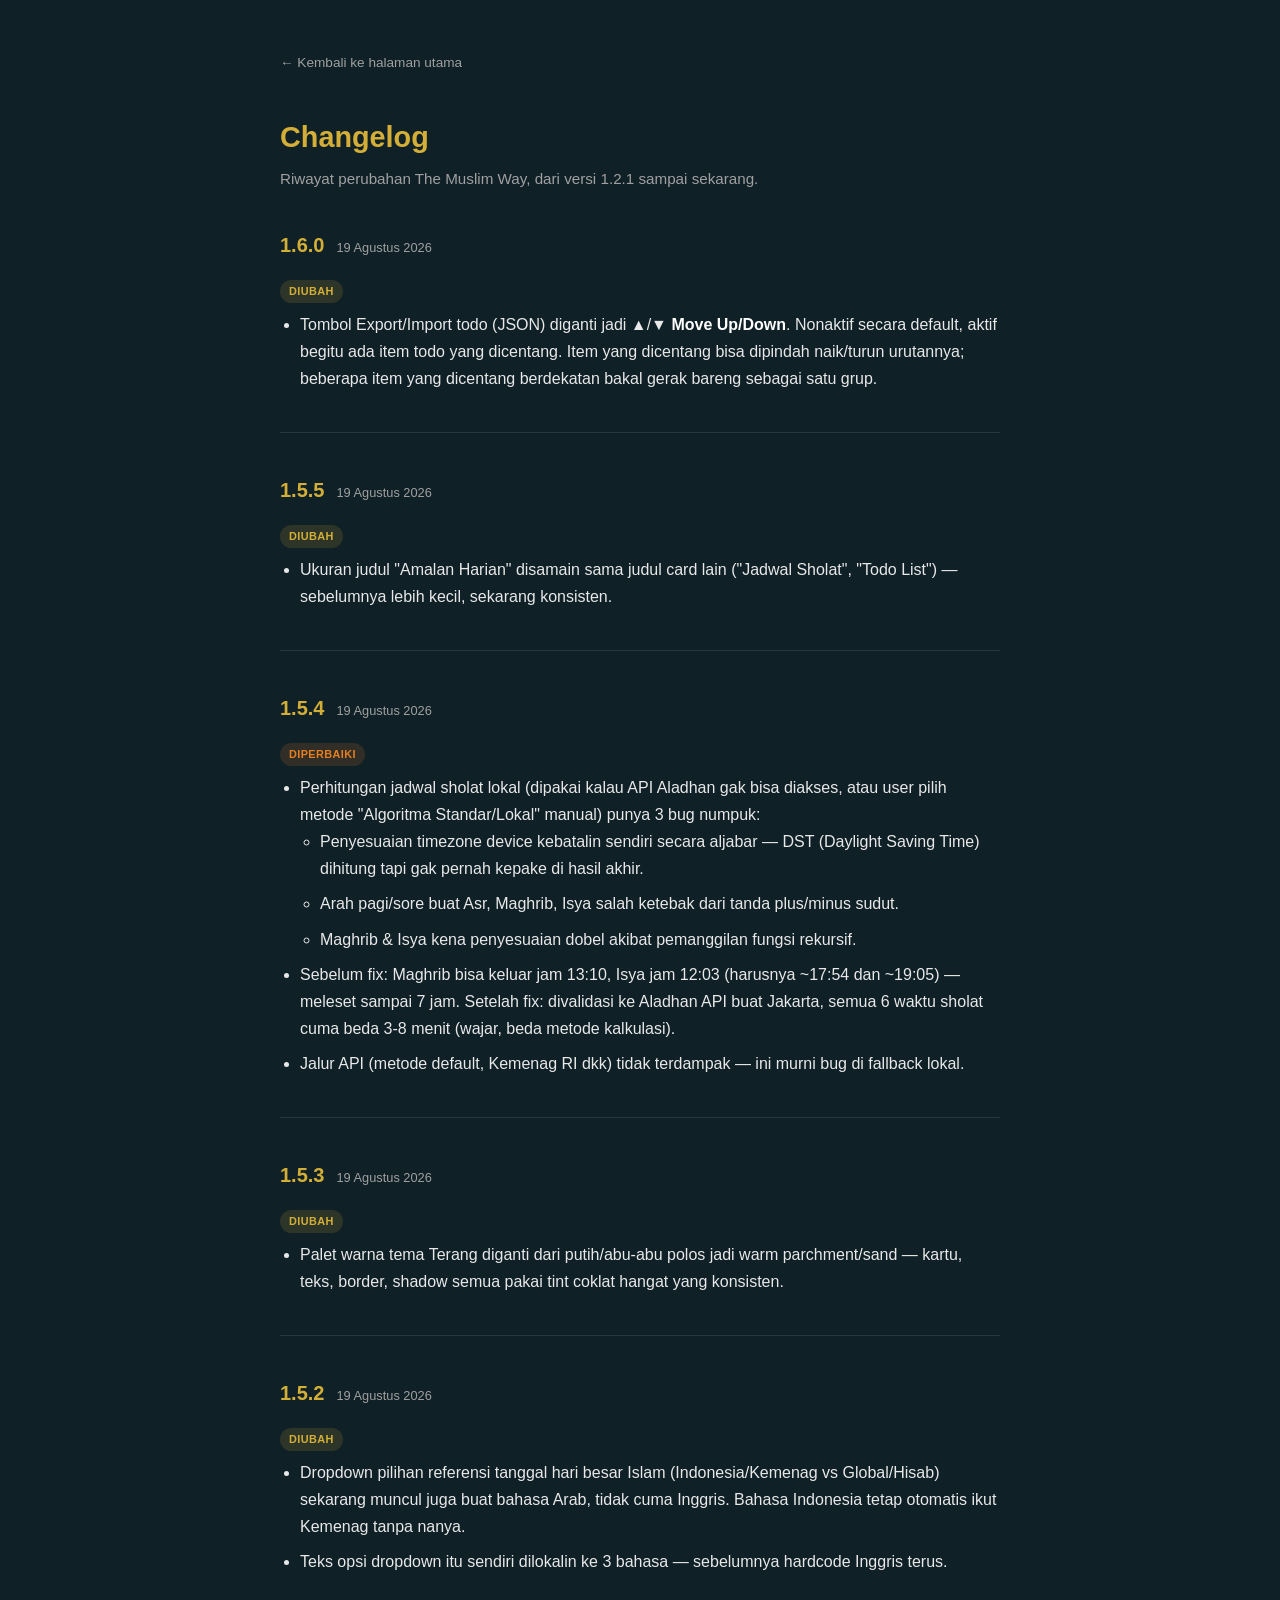
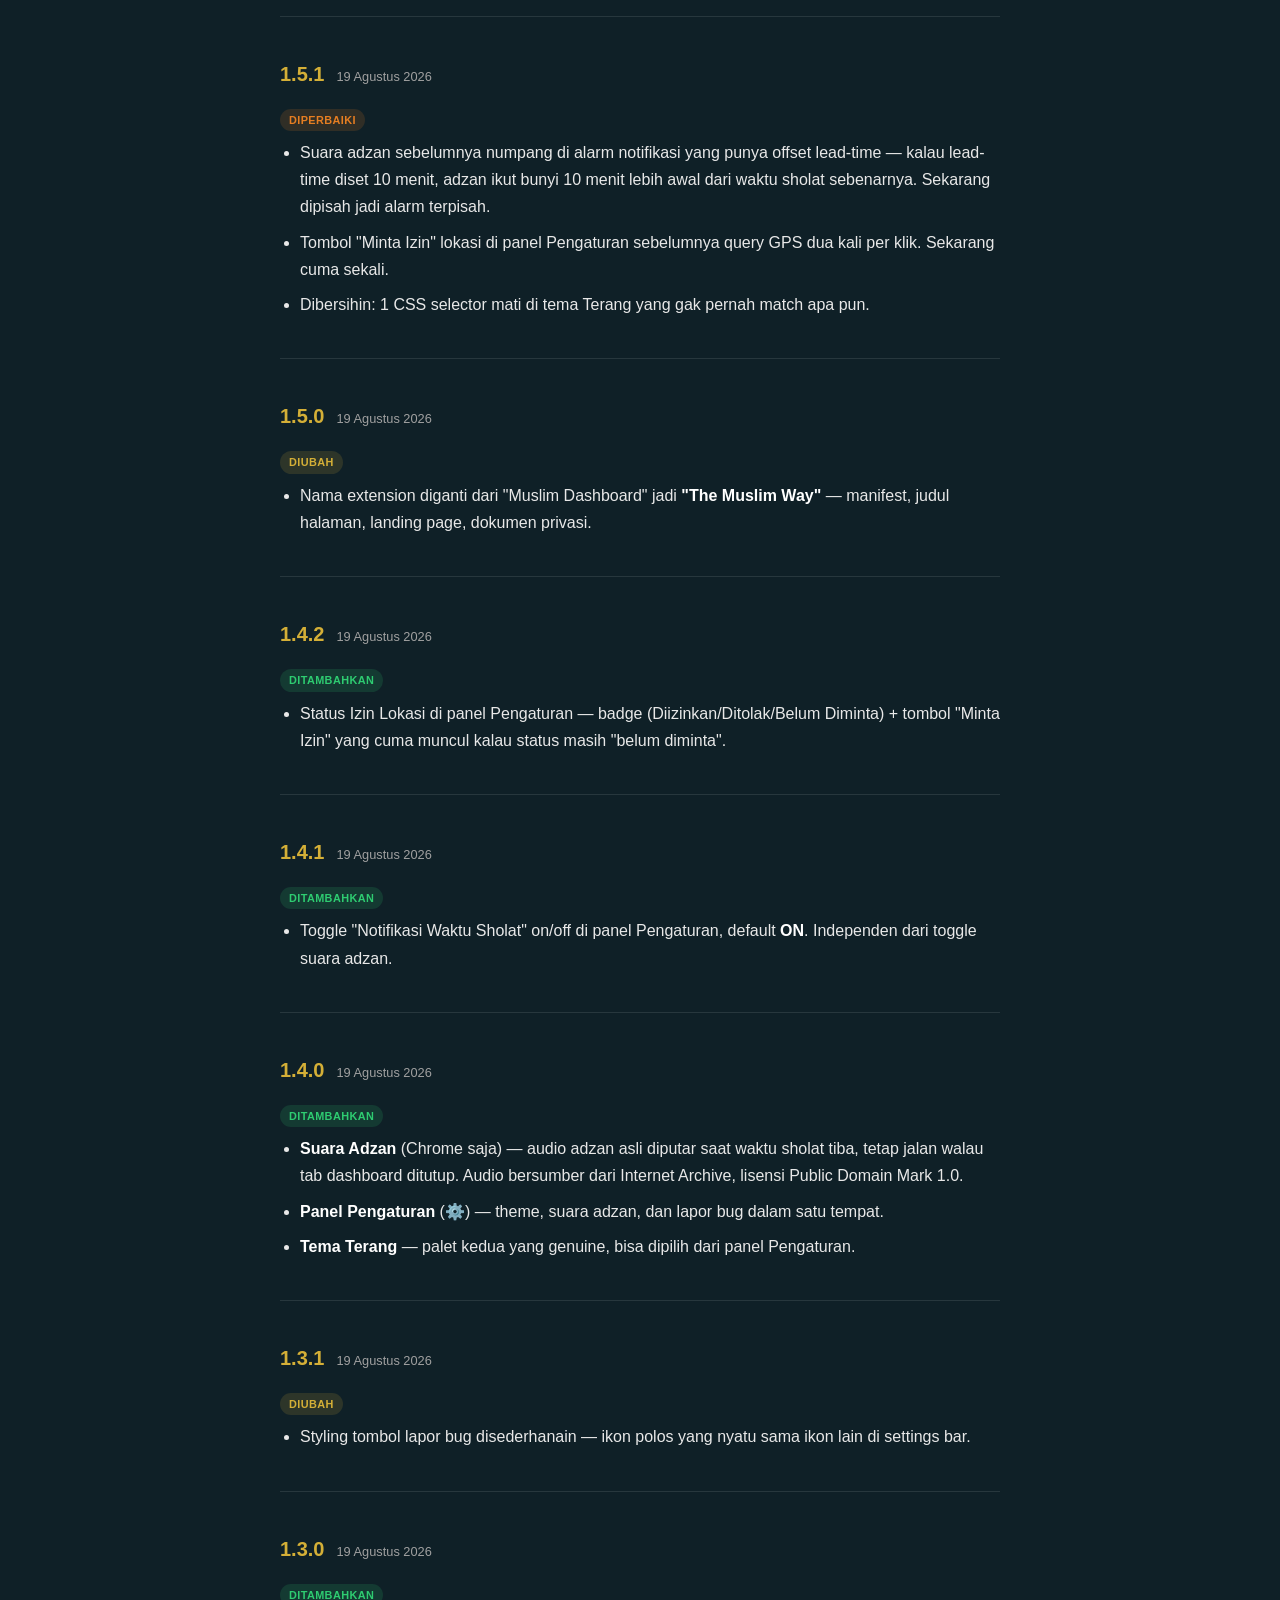
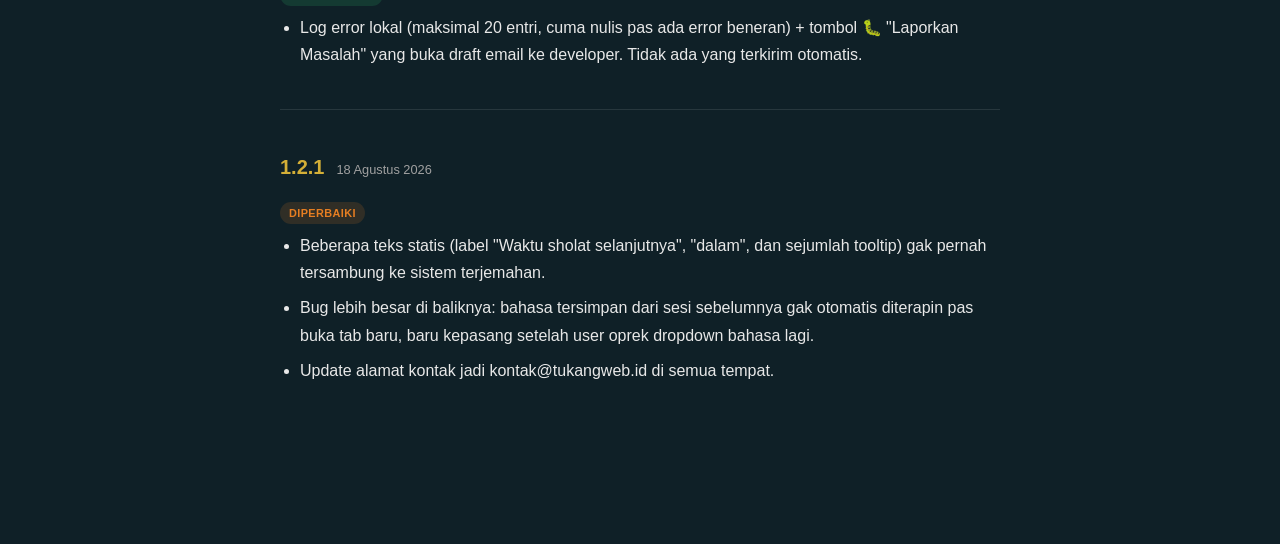
==== changelog.html @ 8fe22816 "Add public changelog page, linked from the landing page changelog.html mirrors privacy.html's theme/" ====
<!DOCTYPE html>
<html lang="id">
<head>
<meta charset="UTF-8">
<meta name="viewport" content="width=device-width, initial-scale=1.0">
<title>Changelog - The Muslim Way</title>
<style>
  :root {
    --primary: #1a5f3f;
    --accent: #d4af37;
    --bg: #0f2027;
    --card: #17242b;
    --text: #e8e8e8;
    --muted: #a0a0a0;
    --border: rgba(255,255,255,0.1);
    --added: #2ecc71;
    --changed: #d4af37;
    --fixed: #e67e22;
  }
  * { box-sizing: border-box; }
  body {
    margin: 0;
    font-family: -apple-system, 'Segoe UI', Roboto, sans-serif;
    background: var(--bg);
    color: var(--text);
    line-height: 1.7;
  }
  .wrap {
    max-width: 760px;
    margin: 0 auto;
    padding: 48px 20px 80px;
  }
  .back-link {
    display: inline-block;
    color: var(--muted);
    text-decoration: none;
    font-size: 0.85rem;
    margin-bottom: 20px;
  }
  .back-link:hover { color: var(--accent); }
  h1 {
    color: var(--accent);
    font-size: 1.8rem;
    margin-bottom: 4px;
  }
  .subtitle {
    color: var(--muted);
    font-size: 0.95rem;
    margin-bottom: 36px;
  }
  .version-block {
    margin-bottom: 40px;
    padding-bottom: 32px;
    border-bottom: 1px solid var(--border);
  }
  .version-block:last-child {
    border-bottom: none;
  }
  .version-head {
    display: flex;
    align-items: baseline;
    gap: 12px;
    flex-wrap: wrap;
    margin-bottom: 14px;
  }
  .version-num {
    color: var(--accent);
    font-size: 1.25rem;
    font-weight: 700;
  }
  .version-date {
    color: var(--muted);
    font-size: 0.8rem;
  }
  .tag {
    display: inline-block;
    font-size: 0.68rem;
    font-weight: 700;
    letter-spacing: 0.4px;
    text-transform: uppercase;
    padding: 2px 9px;
    border-radius: 999px;
    margin-bottom: 8px;
  }
  .tag-added { background: rgba(46,204,113,0.15); color: var(--added); }
  .tag-changed { background: rgba(212,175,55,0.15); color: var(--changed); }
  .tag-fixed { background: rgba(230,126,34,0.15); color: var(--fixed); }
  .entry { margin-bottom: 20px; }
  .entry:last-child { margin-bottom: 0; }
  ul { padding-left: 20px; margin: 0; }
  li { margin-bottom: 8px; }
  strong { color: #fff; }
  code {
    background: rgba(255,255,255,0.08);
    padding: 2px 6px;
    border-radius: 4px;
    font-size: 0.9em;
  }
  a { color: var(--accent); }
</style>
</head>
<body>
<div class="wrap">
  <a class="back-link" href="index.html">← Kembali ke halaman utama</a>
  <h1>Changelog</h1>
  <div class="subtitle">Riwayat perubahan The Muslim Way, dari versi 1.2.1 sampai sekarang.</div>

  <div class="version-block">
    <div class="version-head">
      <span class="version-num">1.6.0</span>
      <span class="version-date">19 Agustus 2026</span>
    </div>
    <div class="entry">
      <span class="tag tag-changed">Diubah</span>
      <ul>
        <li>Tombol Export/Import todo (JSON) diganti jadi ▲/▼ <strong>Move Up/Down</strong>. Nonaktif secara default, aktif begitu ada item todo yang dicentang. Item yang dicentang bisa dipindah naik/turun urutannya; beberapa item yang dicentang berdekatan bakal gerak bareng sebagai satu grup.</li>
      </ul>
    </div>
  </div>

  <div class="version-block">
    <div class="version-head">
      <span class="version-num">1.5.5</span>
      <span class="version-date">19 Agustus 2026</span>
    </div>
    <div class="entry">
      <span class="tag tag-changed">Diubah</span>
      <ul>
        <li>Ukuran judul "Amalan Harian" disamain sama judul card lain ("Jadwal Sholat", "Todo List") — sebelumnya lebih kecil, sekarang konsisten.</li>
      </ul>
    </div>
  </div>

  <div class="version-block">
    <div class="version-head">
      <span class="version-num">1.5.4</span>
      <span class="version-date">19 Agustus 2026</span>
    </div>
    <div class="entry">
      <span class="tag tag-fixed">Diperbaiki</span>
      <ul>
        <li>Perhitungan jadwal sholat lokal (dipakai kalau API Aladhan gak bisa diakses, atau user pilih metode "Algoritma Standar/Lokal" manual) punya 3 bug numpuk:
          <ul>
            <li>Penyesuaian timezone device kebatalin sendiri secara aljabar — DST (Daylight Saving Time) dihitung tapi gak pernah kepake di hasil akhir.</li>
            <li>Arah pagi/sore buat Asr, Maghrib, Isya salah ketebak dari tanda plus/minus sudut.</li>
            <li>Maghrib &amp; Isya kena penyesuaian dobel akibat pemanggilan fungsi rekursif.</li>
          </ul>
        </li>
        <li>Sebelum fix: Maghrib bisa keluar jam 13:10, Isya jam 12:03 (harusnya ~17:54 dan ~19:05) — meleset sampai 7 jam. Setelah fix: divalidasi ke Aladhan API buat Jakarta, semua 6 waktu sholat cuma beda 3-8 menit (wajar, beda metode kalkulasi).</li>
        <li>Jalur API (metode default, Kemenag RI dkk) tidak terdampak — ini murni bug di fallback lokal.</li>
      </ul>
    </div>
  </div>

  <div class="version-block">
    <div class="version-head">
      <span class="version-num">1.5.3</span>
      <span class="version-date">19 Agustus 2026</span>
    </div>
    <div class="entry">
      <span class="tag tag-changed">Diubah</span>
      <ul>
        <li>Palet warna tema Terang diganti dari putih/abu-abu polos jadi warm parchment/sand — kartu, teks, border, shadow semua pakai tint coklat hangat yang konsisten.</li>
      </ul>
    </div>
  </div>

  <div class="version-block">
    <div class="version-head">
      <span class="version-num">1.5.2</span>
      <span class="version-date">19 Agustus 2026</span>
    </div>
    <div class="entry">
      <span class="tag tag-changed">Diubah</span>
      <ul>
        <li>Dropdown pilihan referensi tanggal hari besar Islam (Indonesia/Kemenag vs Global/Hisab) sekarang muncul juga buat bahasa Arab, tidak cuma Inggris. Bahasa Indonesia tetap otomatis ikut Kemenag tanpa nanya.</li>
        <li>Teks opsi dropdown itu sendiri dilokalin ke 3 bahasa — sebelumnya hardcode Inggris terus.</li>
      </ul>
    </div>
  </div>

  <div class="version-block">
    <div class="version-head">
      <span class="version-num">1.5.1</span>
      <span class="version-date">19 Agustus 2026</span>
    </div>
    <div class="entry">
      <span class="tag tag-fixed">Diperbaiki</span>
      <ul>
        <li>Suara adzan sebelumnya numpang di alarm notifikasi yang punya offset lead-time — kalau lead-time diset 10 menit, adzan ikut bunyi 10 menit lebih awal dari waktu sholat sebenarnya. Sekarang dipisah jadi alarm terpisah.</li>
        <li>Tombol "Minta Izin" lokasi di panel Pengaturan sebelumnya query GPS dua kali per klik. Sekarang cuma sekali.</li>
        <li>Dibersihin: 1 CSS selector mati di tema Terang yang gak pernah match apa pun.</li>
      </ul>
    </div>
  </div>

  <div class="version-block">
    <div class="version-head">
      <span class="version-num">1.5.0</span>
      <span class="version-date">19 Agustus 2026</span>
    </div>
    <div class="entry">
      <span class="tag tag-changed">Diubah</span>
      <ul>
        <li>Nama extension diganti dari "Muslim Dashboard" jadi <strong>"The Muslim Way"</strong> — manifest, judul halaman, landing page, dokumen privasi.</li>
      </ul>
    </div>
  </div>

  <div class="version-block">
    <div class="version-head">
      <span class="version-num">1.4.2</span>
      <span class="version-date">19 Agustus 2026</span>
    </div>
    <div class="entry">
      <span class="tag tag-added">Ditambahkan</span>
      <ul>
        <li>Status Izin Lokasi di panel Pengaturan — badge (Diizinkan/Ditolak/Belum Diminta) + tombol "Minta Izin" yang cuma muncul kalau status masih "belum diminta".</li>
      </ul>
    </div>
  </div>

  <div class="version-block">
    <div class="version-head">
      <span class="version-num">1.4.1</span>
      <span class="version-date">19 Agustus 2026</span>
    </div>
    <div class="entry">
      <span class="tag tag-added">Ditambahkan</span>
      <ul>
        <li>Toggle "Notifikasi Waktu Sholat" on/off di panel Pengaturan, default <strong>ON</strong>. Independen dari toggle suara adzan.</li>
      </ul>
    </div>
  </div>

  <div class="version-block">
    <div class="version-head">
      <span class="version-num">1.4.0</span>
      <span class="version-date">19 Agustus 2026</span>
    </div>
    <div class="entry">
      <span class="tag tag-added">Ditambahkan</span>
      <ul>
        <li><strong>Suara Adzan</strong> (Chrome saja) — audio adzan asli diputar saat waktu sholat tiba, tetap jalan walau tab dashboard ditutup. Audio bersumber dari Internet Archive, lisensi Public Domain Mark 1.0.</li>
        <li><strong>Panel Pengaturan</strong> (⚙️) — theme, suara adzan, dan lapor bug dalam satu tempat.</li>
        <li><strong>Tema Terang</strong> — palet kedua yang genuine, bisa dipilih dari panel Pengaturan.</li>
      </ul>
    </div>
  </div>

  <div class="version-block">
    <div class="version-head">
      <span class="version-num">1.3.1</span>
      <span class="version-date">19 Agustus 2026</span>
    </div>
    <div class="entry">
      <span class="tag tag-changed">Diubah</span>
      <ul>
        <li>Styling tombol lapor bug disederhanain — ikon polos yang nyatu sama ikon lain di settings bar.</li>
      </ul>
    </div>
  </div>

  <div class="version-block">
    <div class="version-head">
      <span class="version-num">1.3.0</span>
      <span class="version-date">19 Agustus 2026</span>
    </div>
    <div class="entry">
      <span class="tag tag-added">Ditambahkan</span>
      <ul>
        <li>Log error lokal (maksimal 20 entri, cuma nulis pas ada error beneran) + tombol 🐛 "Laporkan Masalah" yang buka draft email ke developer. Tidak ada yang terkirim otomatis.</li>
      </ul>
    </div>
  </div>

  <div class="version-block">
    <div class="version-head">
      <span class="version-num">1.2.1</span>
      <span class="version-date">18 Agustus 2026</span>
    </div>
    <div class="entry">
      <span class="tag tag-fixed">Diperbaiki</span>
      <ul>
        <li>Beberapa teks statis (label "Waktu sholat selanjutnya", "dalam", dan sejumlah tooltip) gak pernah tersambung ke sistem terjemahan.</li>
        <li>Bug lebih besar di baliknya: bahasa tersimpan dari sesi sebelumnya gak otomatis diterapin pas buka tab baru, baru kepasang setelah user oprek dropdown bahasa lagi.</li>
        <li>Update alamat kontak jadi kontak@tukangweb.id di semua tempat.</li>
      </ul>
    </div>
  </div>

</div>
</body>
</html>
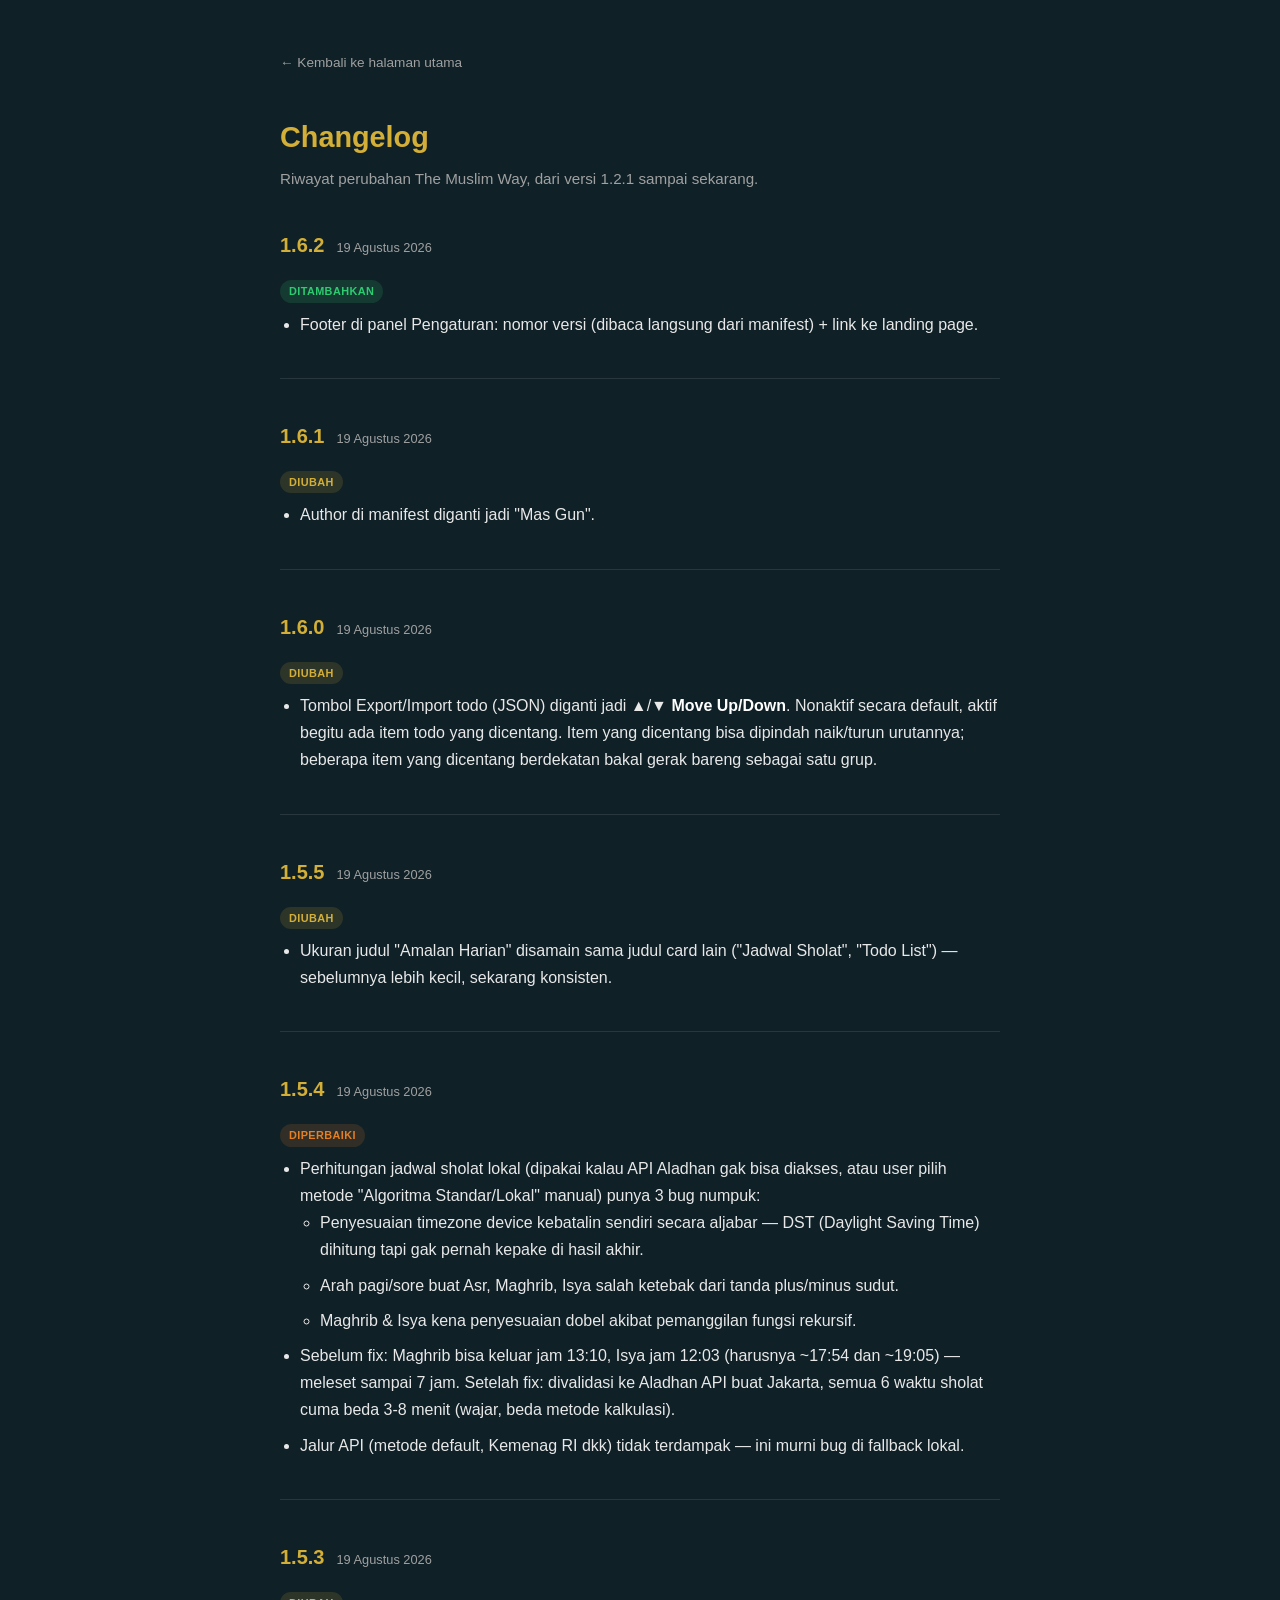
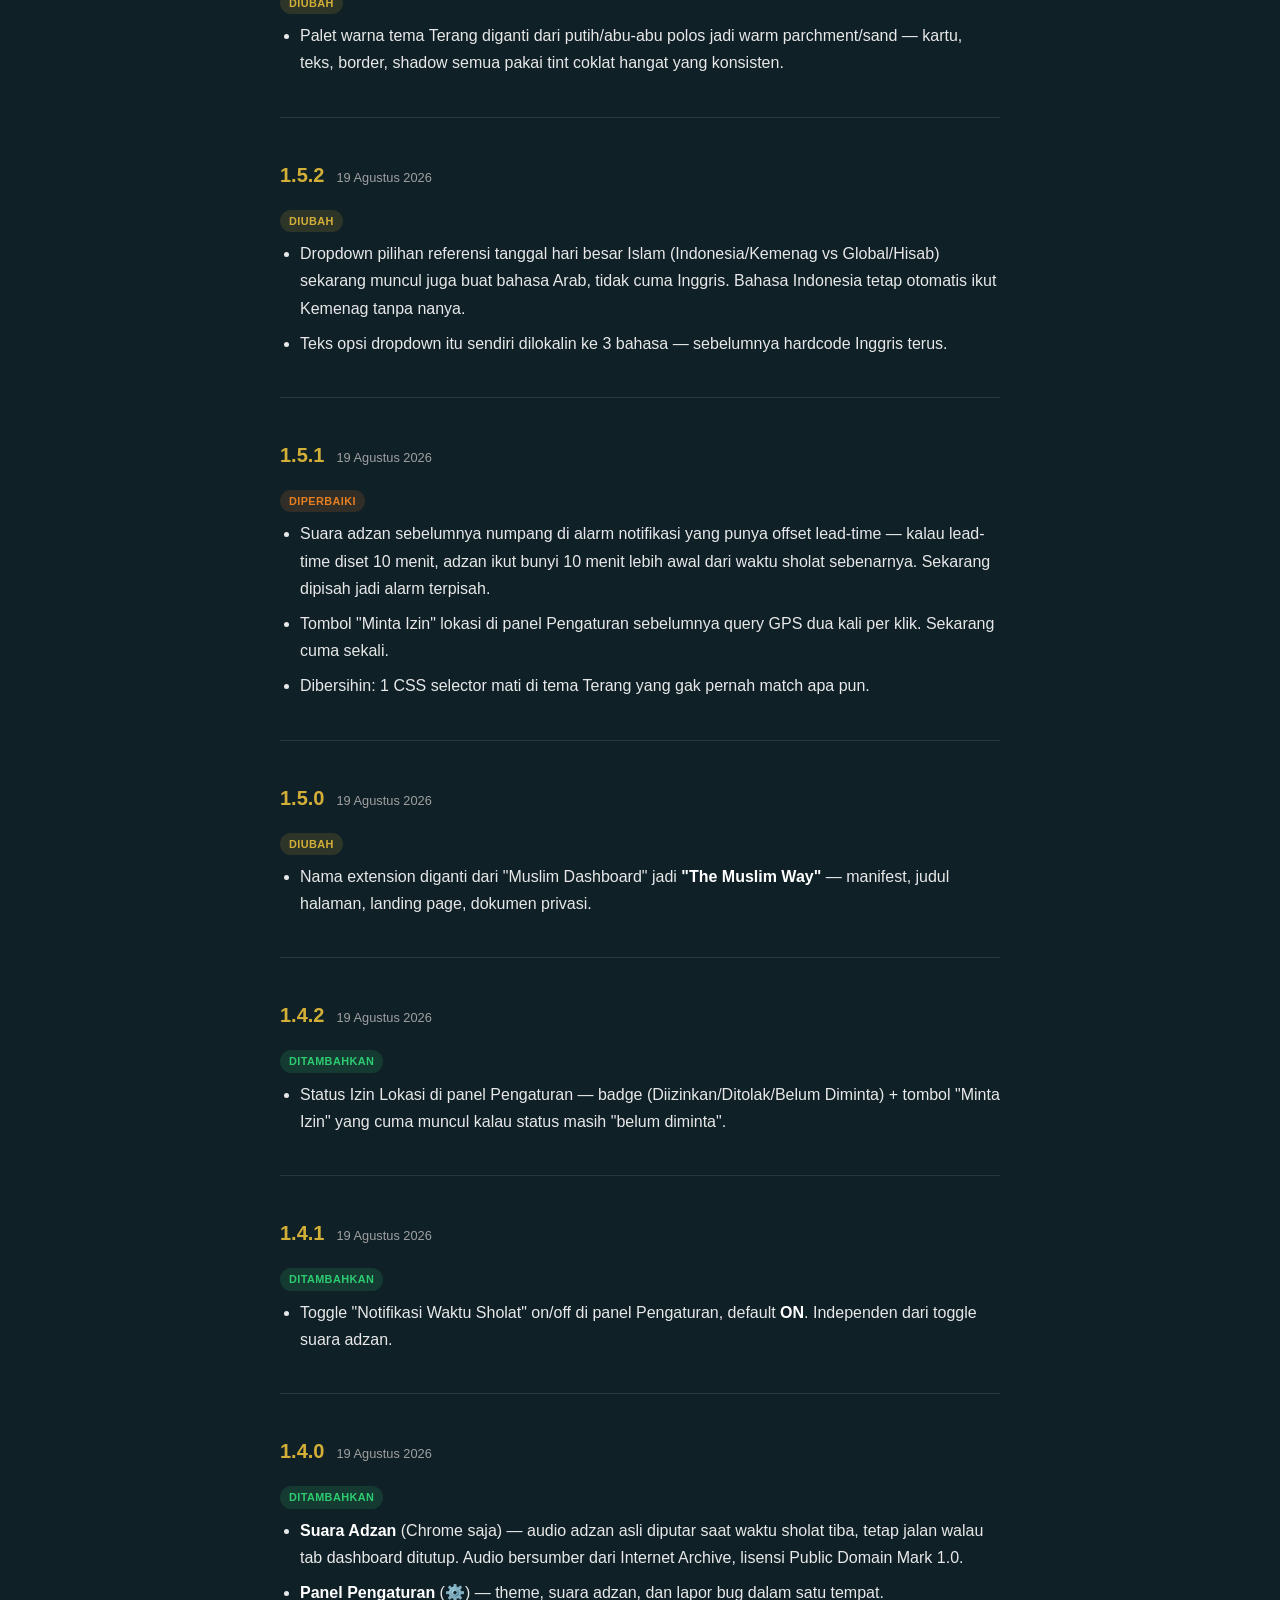
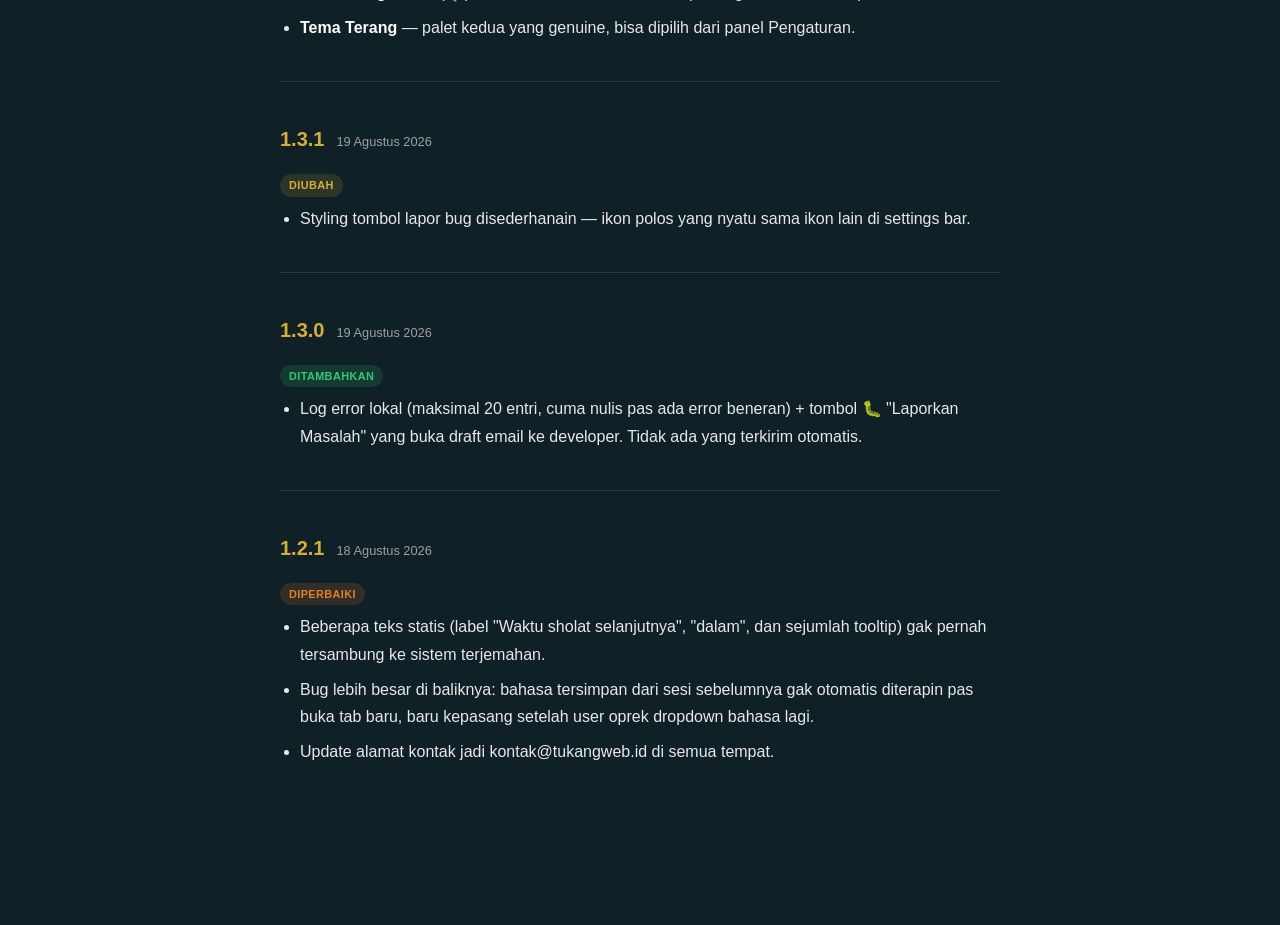
==== commit 2bad217b: "Add changelog entries for 1.6.1 and 1.6.2 Both had version bumps in manifest.json but no changelog e" ====
--- a/changelog.html
+++ b/changelog.html
@@ -107,6 +107,32 @@
 
   <div class="version-block">
     <div class="version-head">
+      <span class="version-num">1.6.2</span>
+      <span class="version-date">19 Agustus 2026</span>
+    </div>
+    <div class="entry">
+      <span class="tag tag-added">Ditambahkan</span>
+      <ul>
+        <li>Footer di panel Pengaturan: nomor versi (dibaca langsung dari manifest) + link ke landing page.</li>
+      </ul>
+    </div>
+  </div>
+
+  <div class="version-block">
+    <div class="version-head">
+      <span class="version-num">1.6.1</span>
+      <span class="version-date">19 Agustus 2026</span>
+    </div>
+    <div class="entry">
+      <span class="tag tag-changed">Diubah</span>
+      <ul>
+        <li>Author di manifest diganti jadi "Mas Gun".</li>
+      </ul>
+    </div>
+  </div>
+
+  <div class="version-block">
+    <div class="version-head">
       <span class="version-num">1.6.0</span>
       <span class="version-date">19 Agustus 2026</span>
     </div>
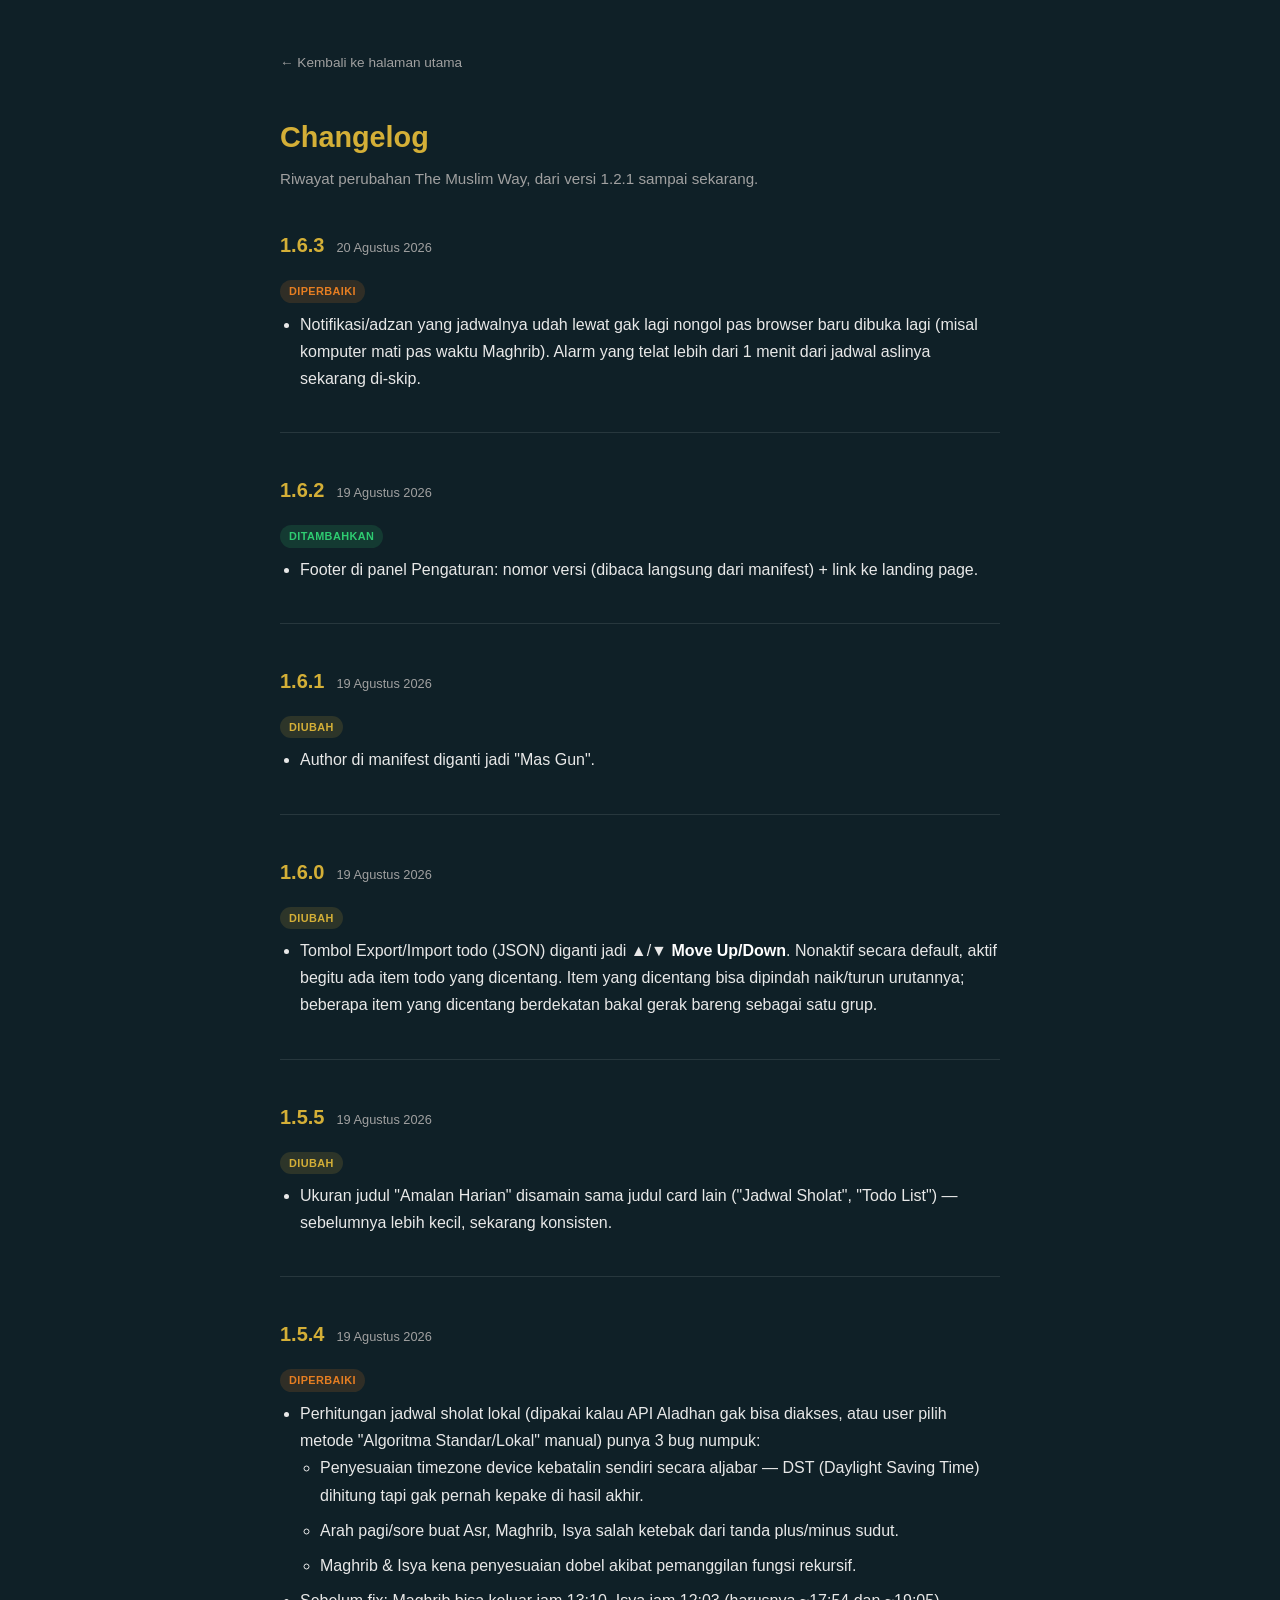
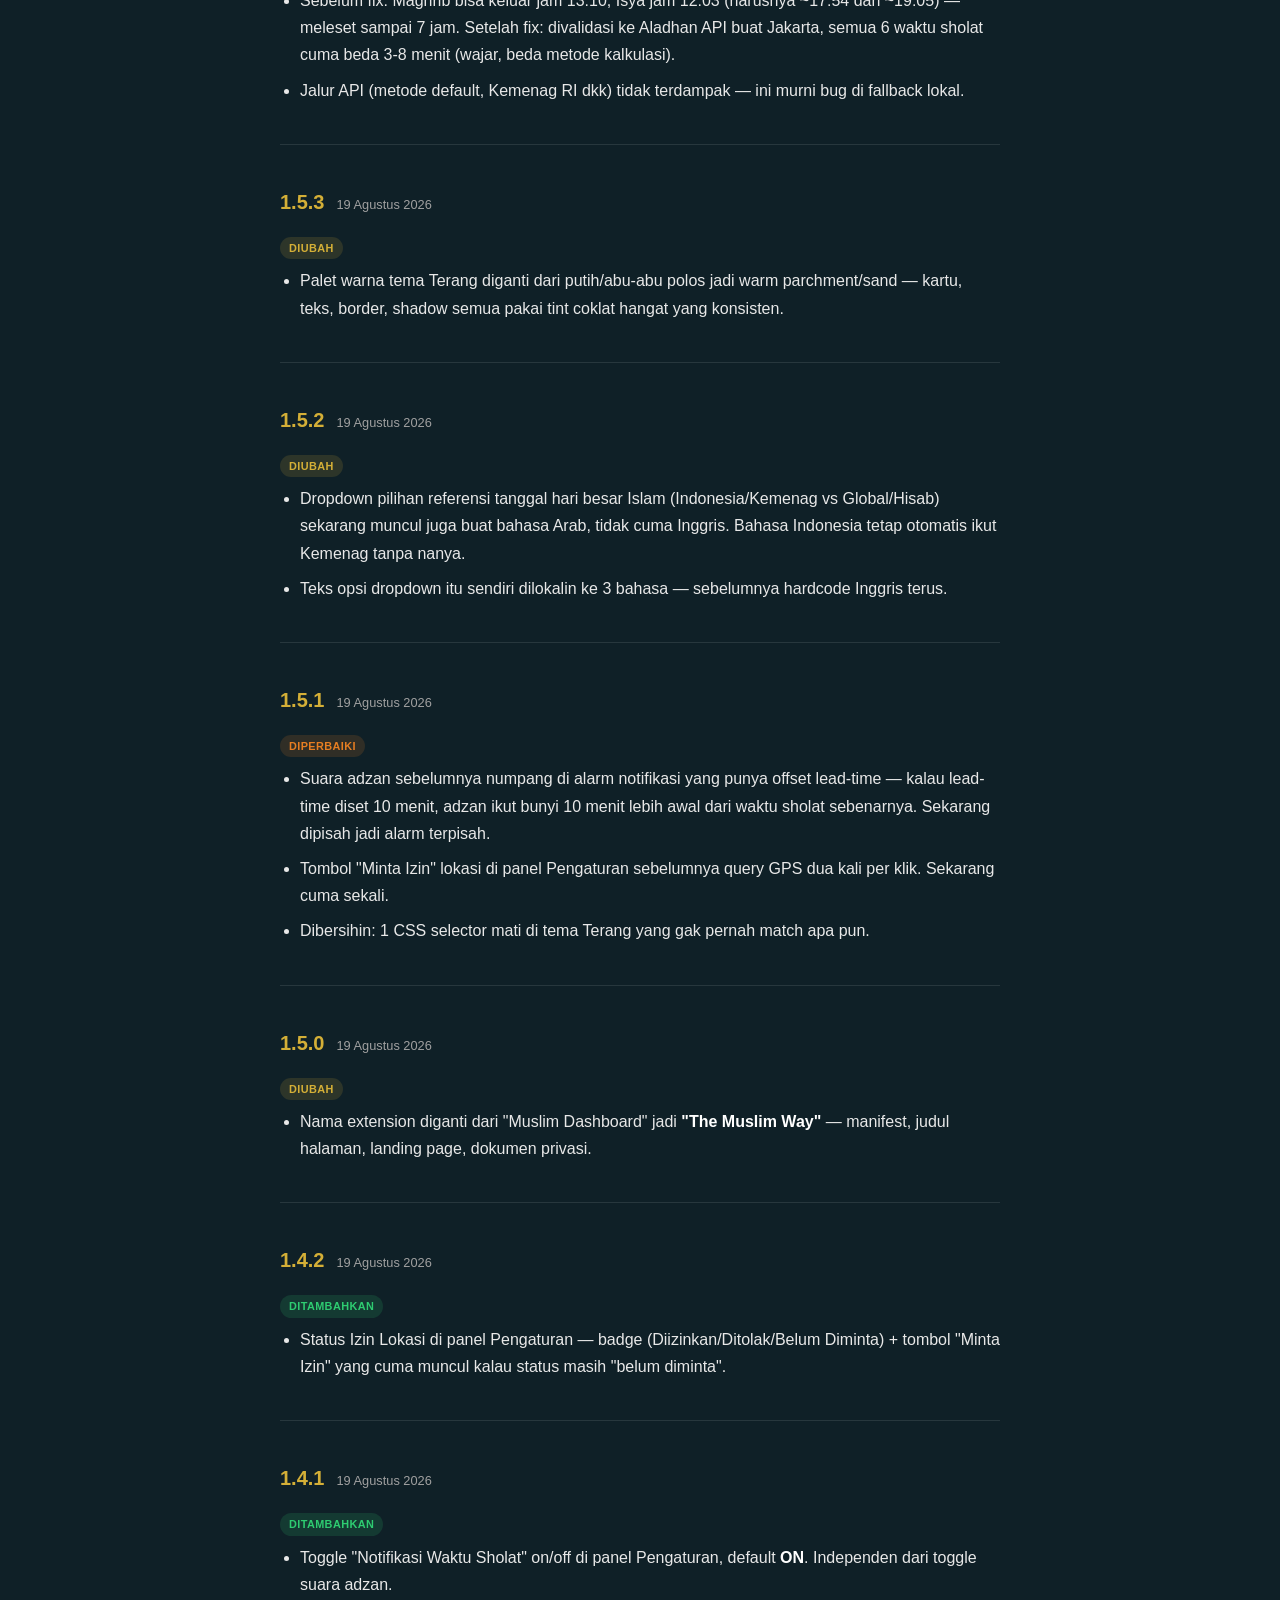
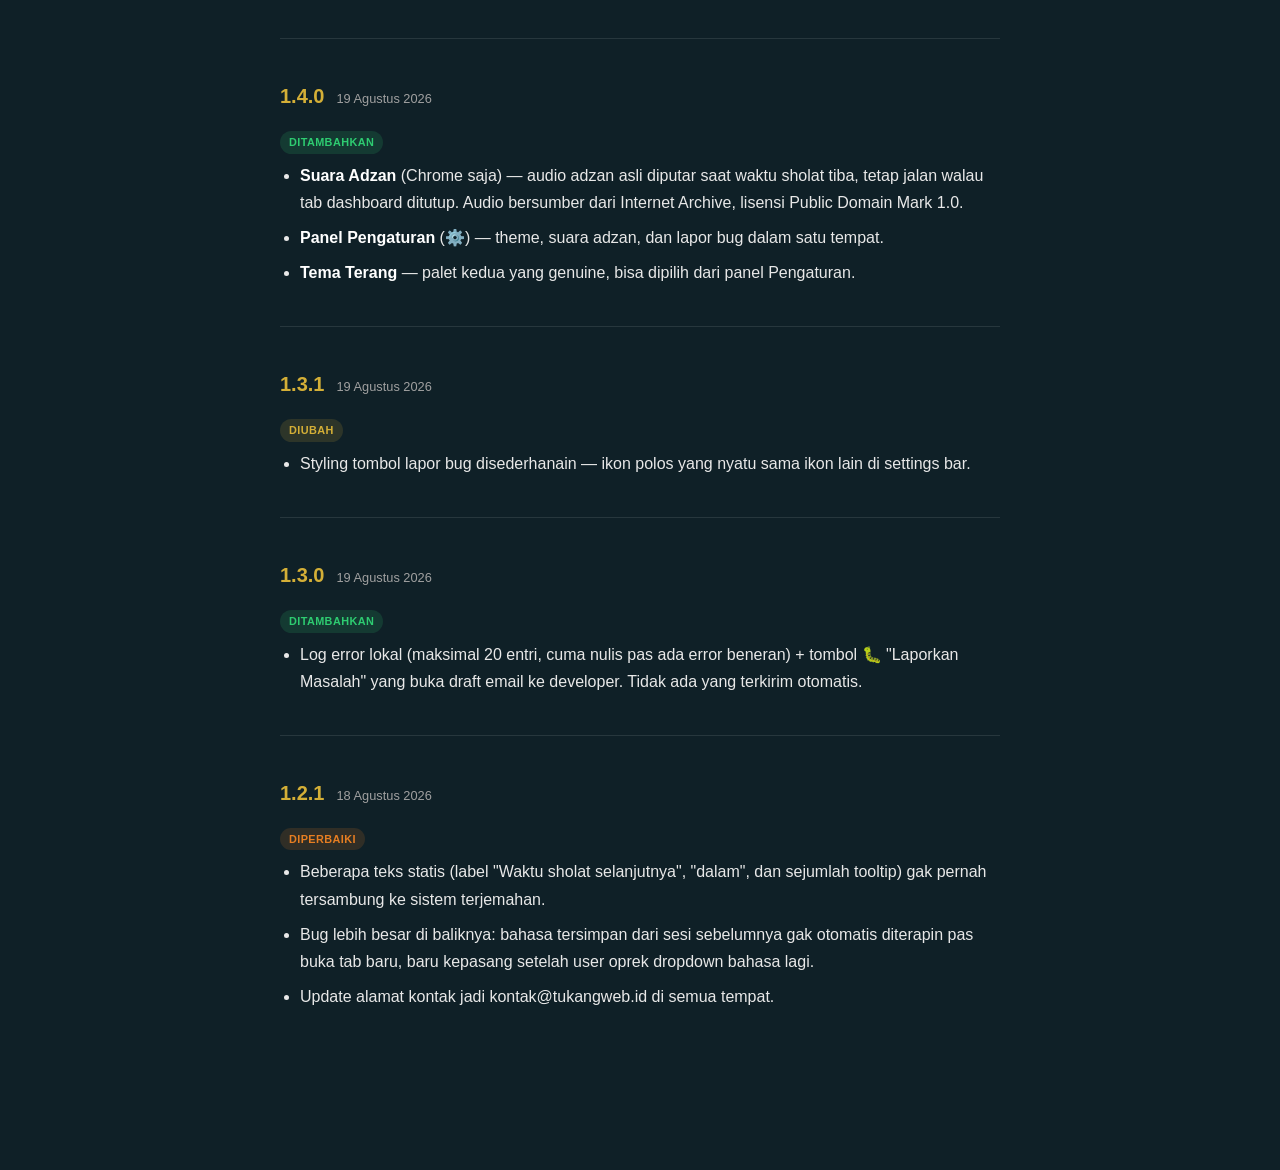
==== commit b5fb2bb4: "Skip stale prayer/adhan/reminder alarms after the browser was closed chrome.alarms fires missed alar" ====
--- a/changelog.html
+++ b/changelog.html
@@ -107,6 +107,19 @@
 
   <div class="version-block">
     <div class="version-head">
+      <span class="version-num">1.6.3</span>
+      <span class="version-date">20 Agustus 2026</span>
+    </div>
+    <div class="entry">
+      <span class="tag tag-fixed">Diperbaiki</span>
+      <ul>
+        <li>Notifikasi/adzan yang jadwalnya udah lewat gak lagi nongol pas browser baru dibuka lagi (misal komputer mati pas waktu Maghrib). Alarm yang telat lebih dari 1 menit dari jadwal aslinya sekarang di-skip.</li>
+      </ul>
+    </div>
+  </div>
+
+  <div class="version-block">
+    <div class="version-head">
       <span class="version-num">1.6.2</span>
       <span class="version-date">19 Agustus 2026</span>
     </div>
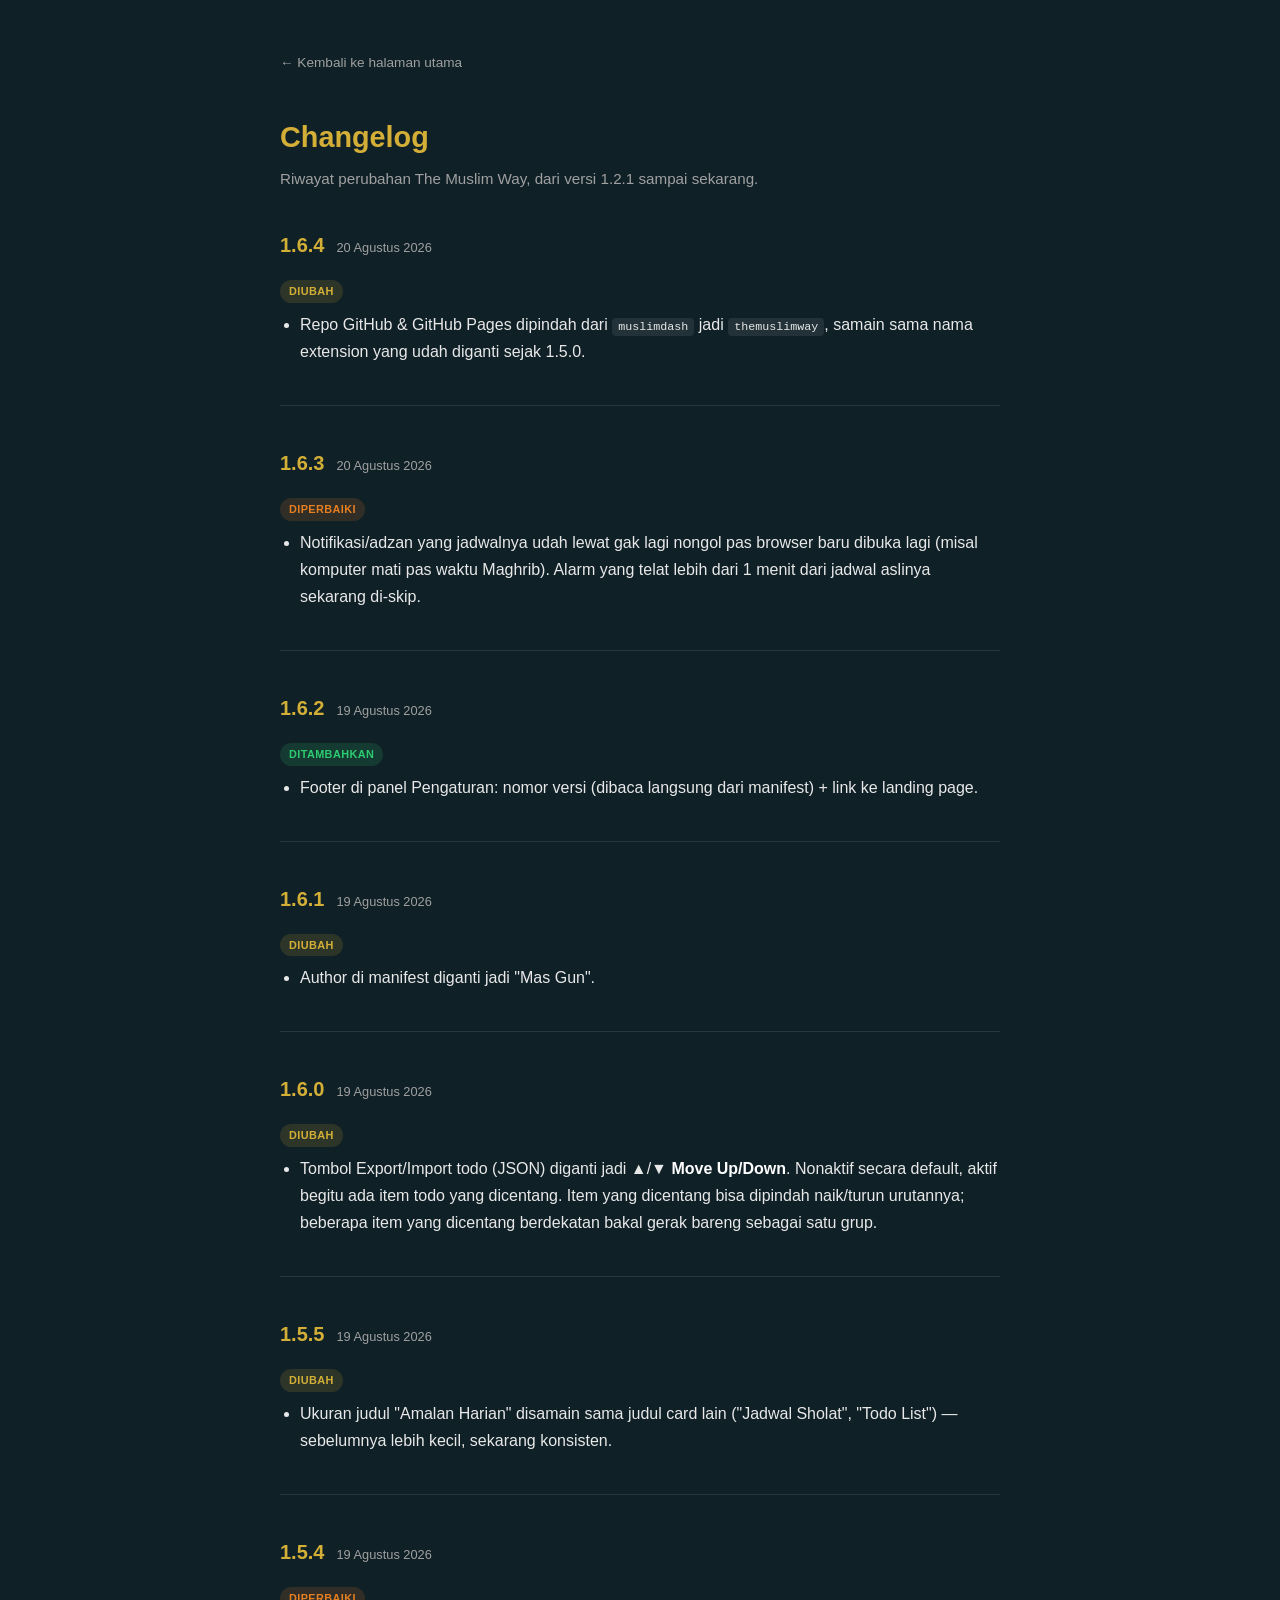
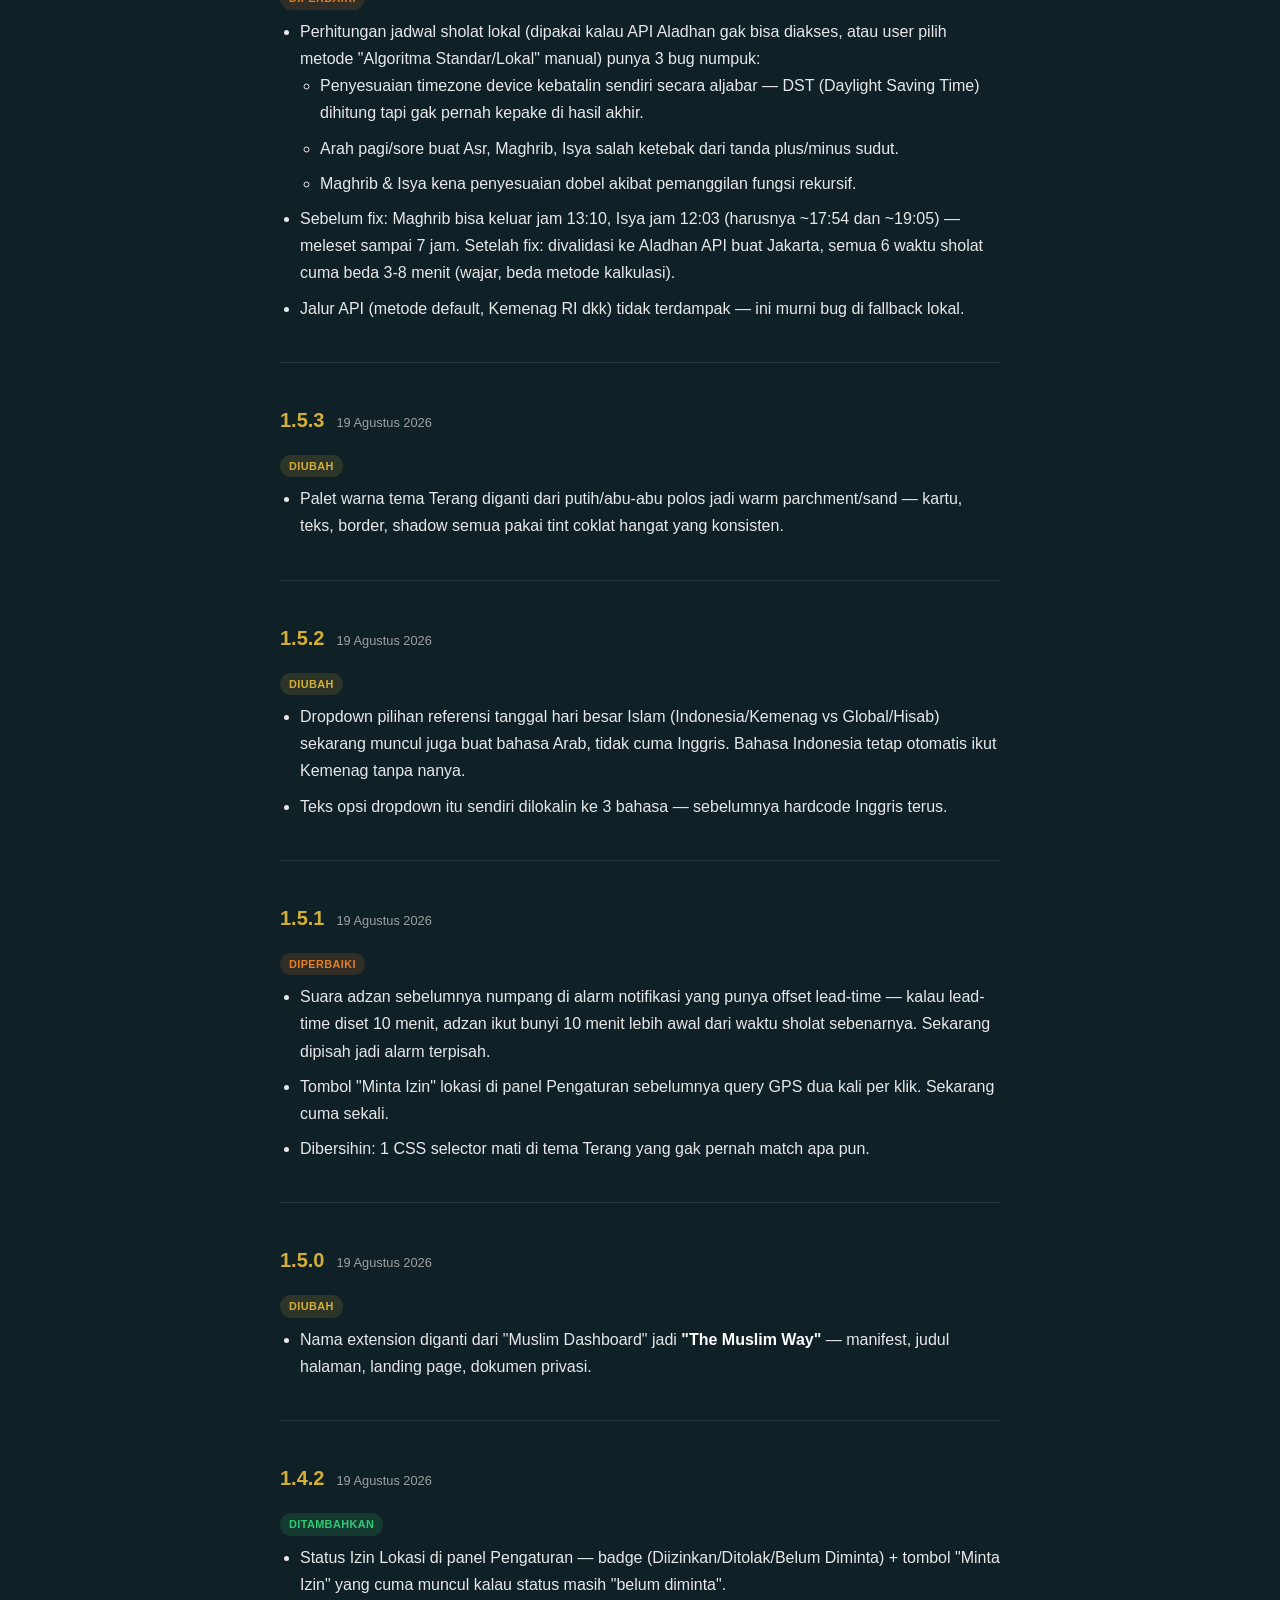
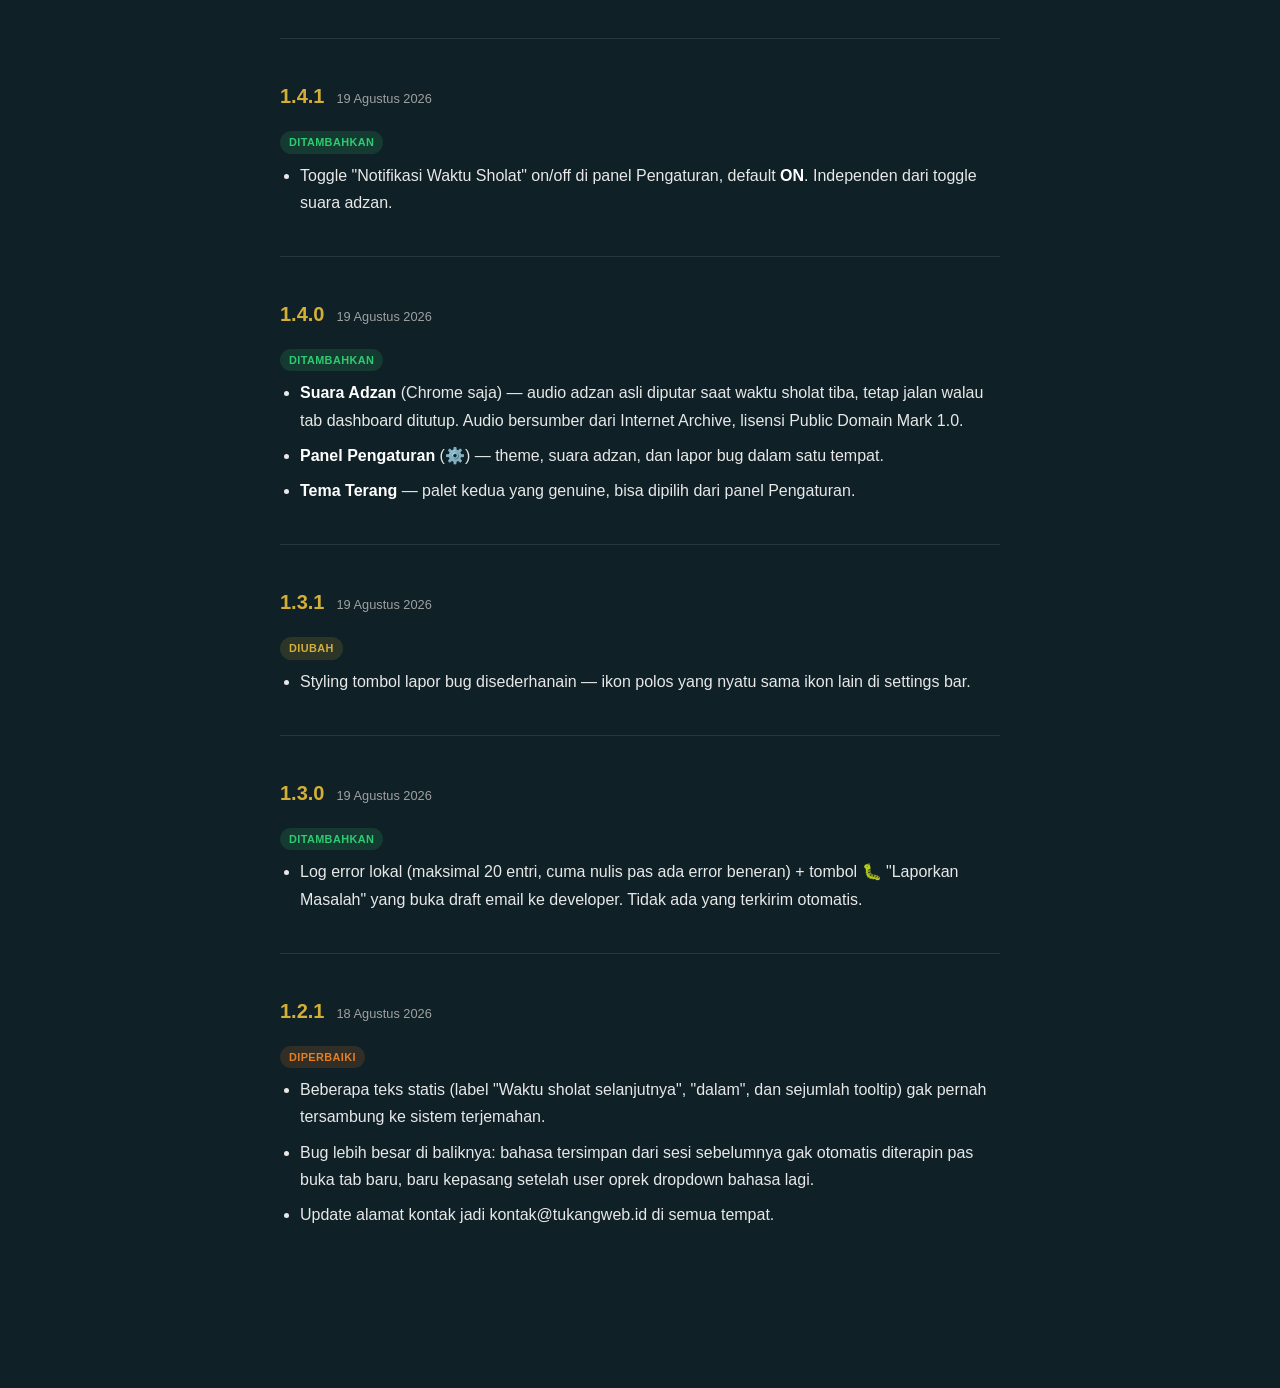
==== commit 1b7f9444: "Rename repo/pages references from muslimdash to themuslimway Extension itself was renamed to "The Mu" ====
--- a/changelog.html
+++ b/changelog.html
@@ -107,6 +107,19 @@
 
   <div class="version-block">
     <div class="version-head">
+      <span class="version-num">1.6.4</span>
+      <span class="version-date">20 Agustus 2026</span>
+    </div>
+    <div class="entry">
+      <span class="tag tag-changed">Diubah</span>
+      <ul>
+        <li>Repo GitHub & GitHub Pages dipindah dari <code>muslimdash</code> jadi <code>themuslimway</code>, samain sama nama extension yang udah diganti sejak 1.5.0.</li>
+      </ul>
+    </div>
+  </div>
+
+  <div class="version-block">
+    <div class="version-head">
       <span class="version-num">1.6.3</span>
       <span class="version-date">20 Agustus 2026</span>
     </div>
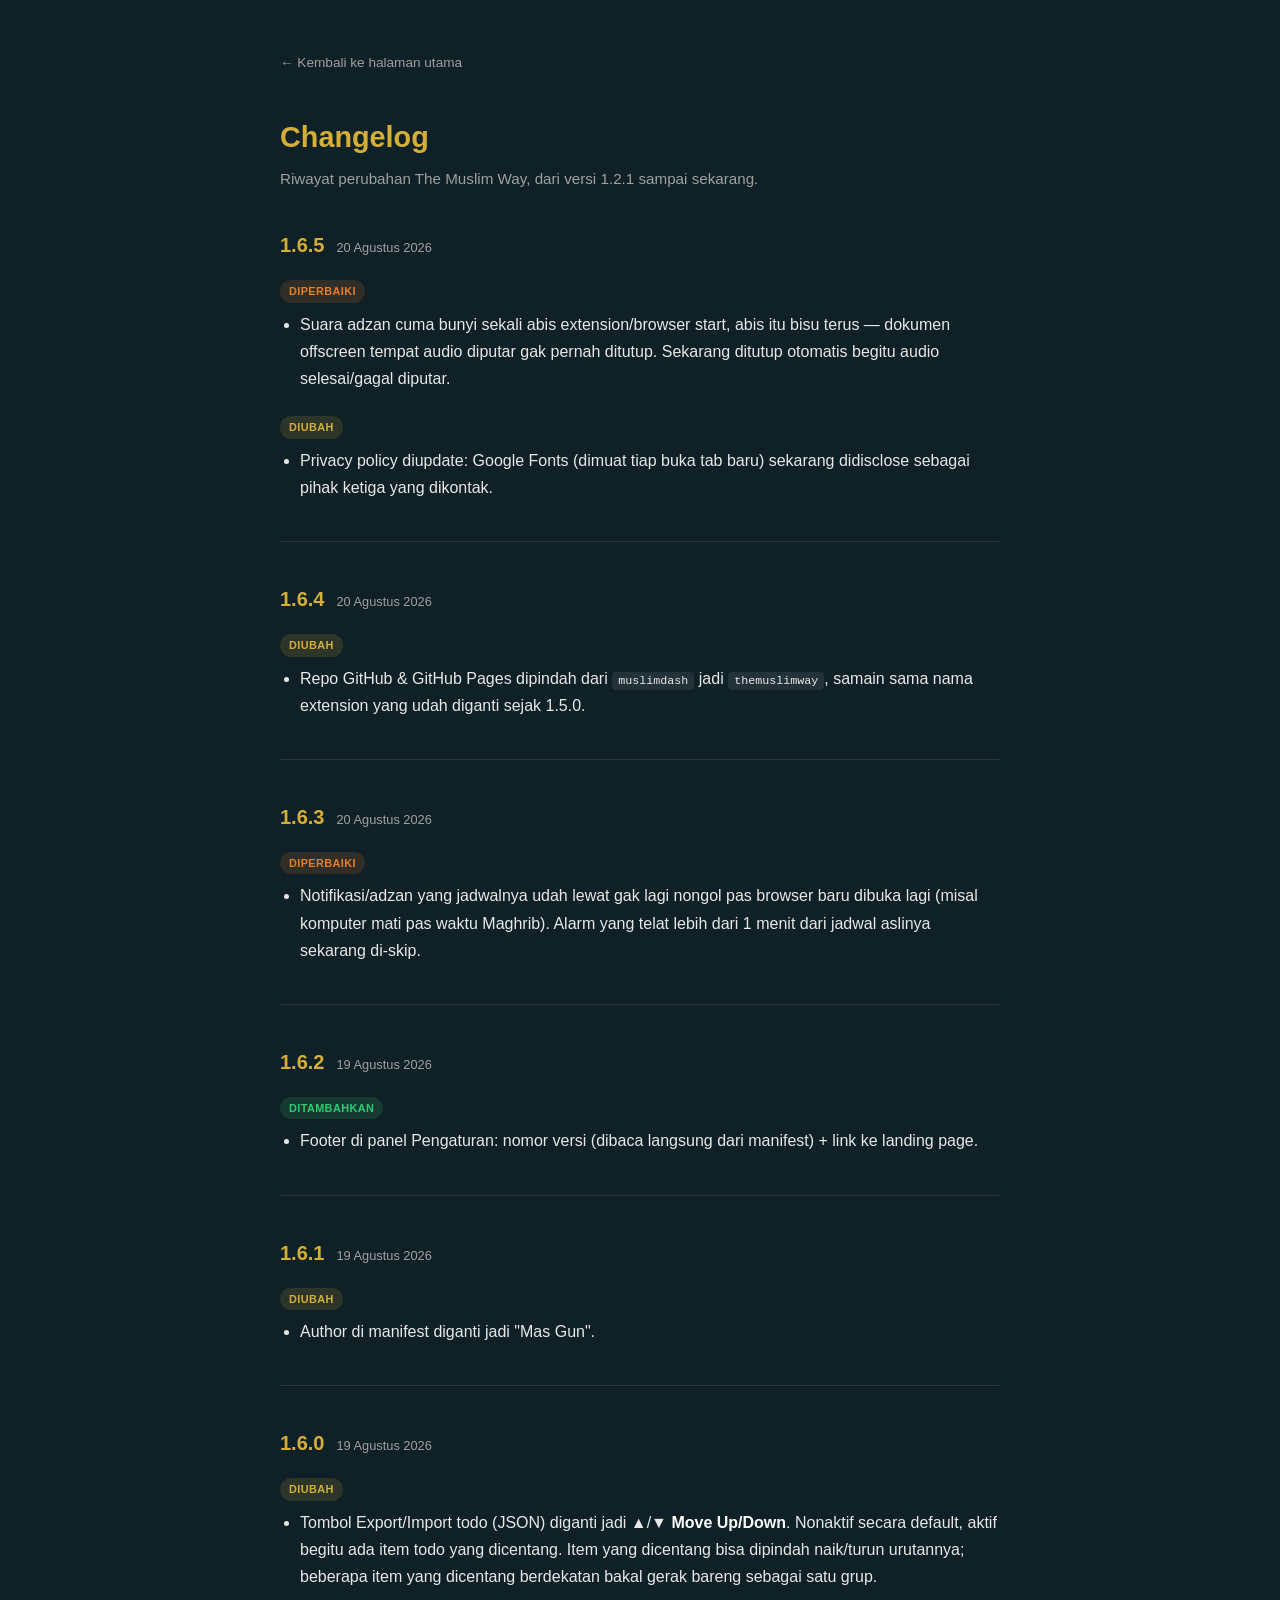
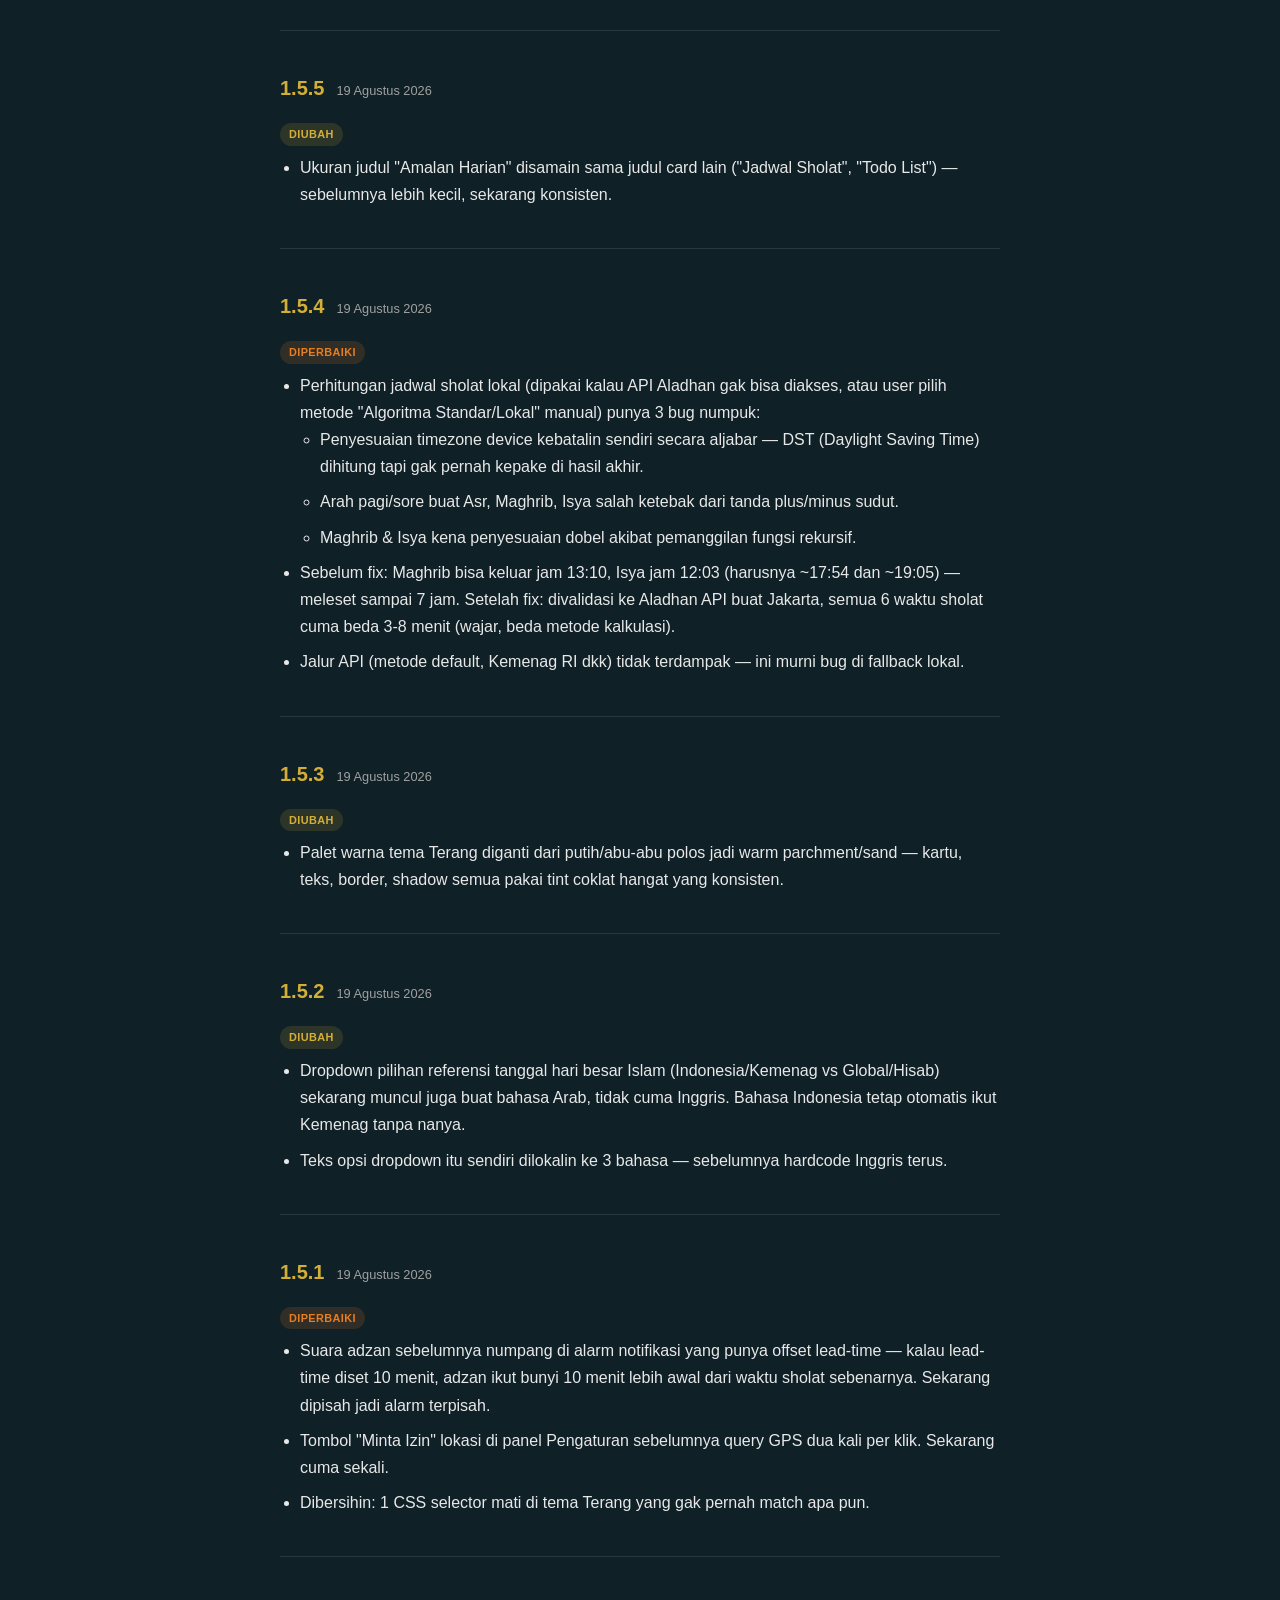
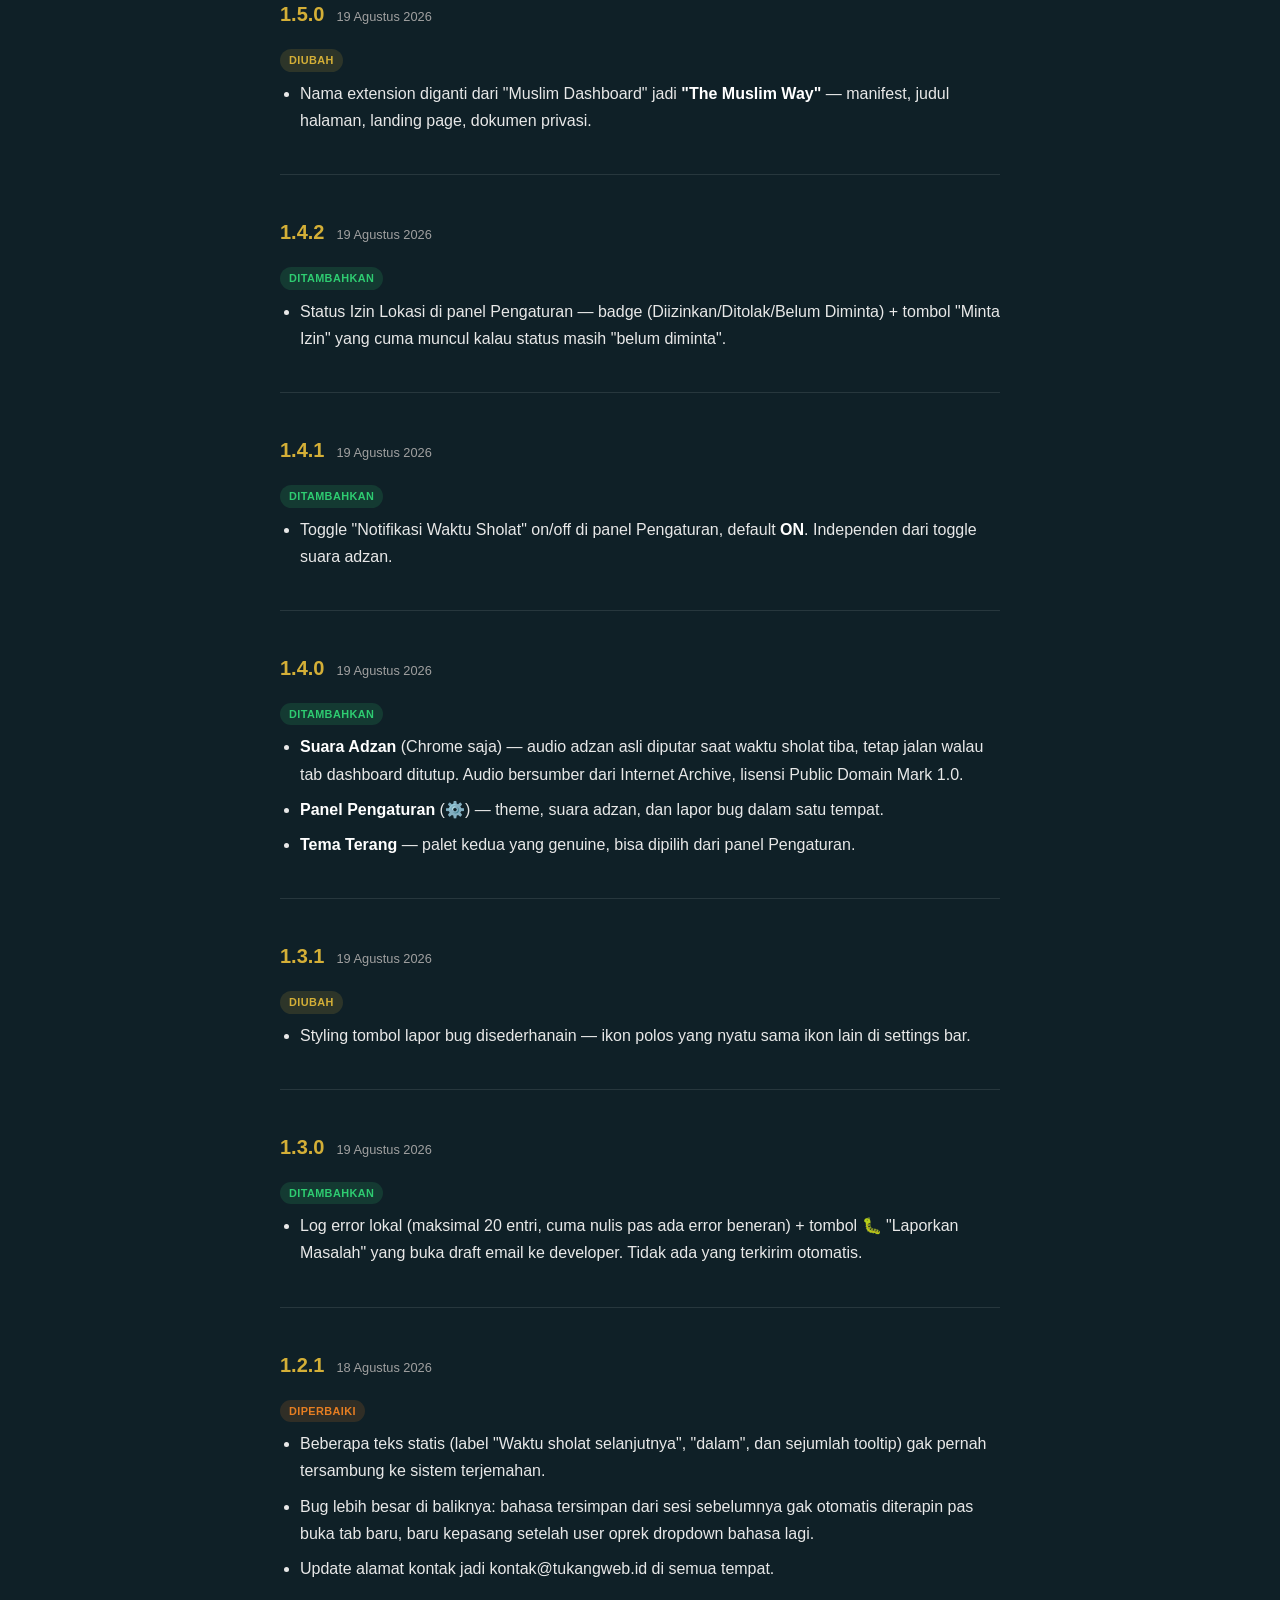
==== commit 896645de: "Fix adhan offscreen document never closing, disclose Google Fonts in privacy policy Adhan audio play" ====
--- a/changelog.html
+++ b/changelog.html
@@ -107,6 +107,25 @@
 
   <div class="version-block">
     <div class="version-head">
+      <span class="version-num">1.6.5</span>
+      <span class="version-date">20 Agustus 2026</span>
+    </div>
+    <div class="entry">
+      <span class="tag tag-fixed">Diperbaiki</span>
+      <ul>
+        <li>Suara adzan cuma bunyi sekali abis extension/browser start, abis itu bisu terus — dokumen offscreen tempat audio diputar gak pernah ditutup. Sekarang ditutup otomatis begitu audio selesai/gagal diputar.</li>
+      </ul>
+    </div>
+    <div class="entry">
+      <span class="tag tag-changed">Diubah</span>
+      <ul>
+        <li>Privacy policy diupdate: Google Fonts (dimuat tiap buka tab baru) sekarang didisclose sebagai pihak ketiga yang dikontak.</li>
+      </ul>
+    </div>
+  </div>
+
+  <div class="version-block">
+    <div class="version-head">
       <span class="version-num">1.6.4</span>
       <span class="version-date">20 Agustus 2026</span>
     </div>
